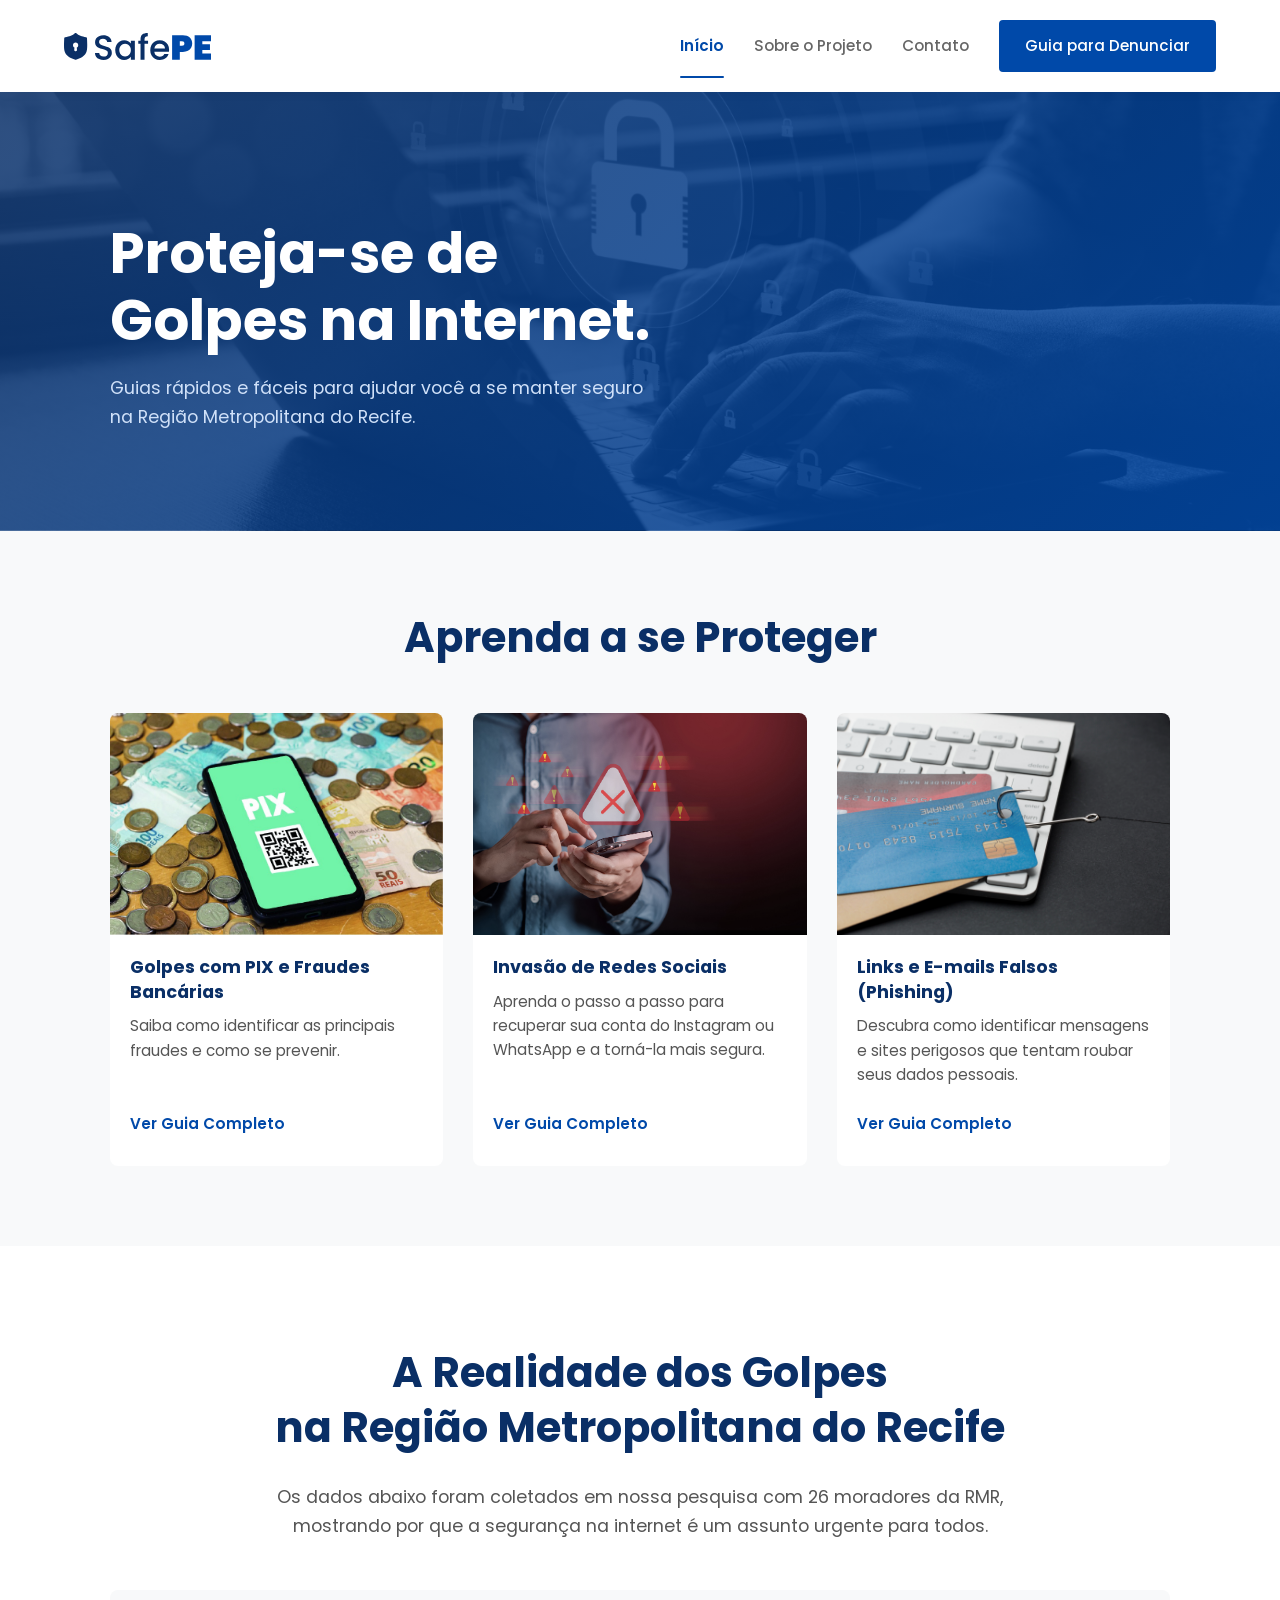
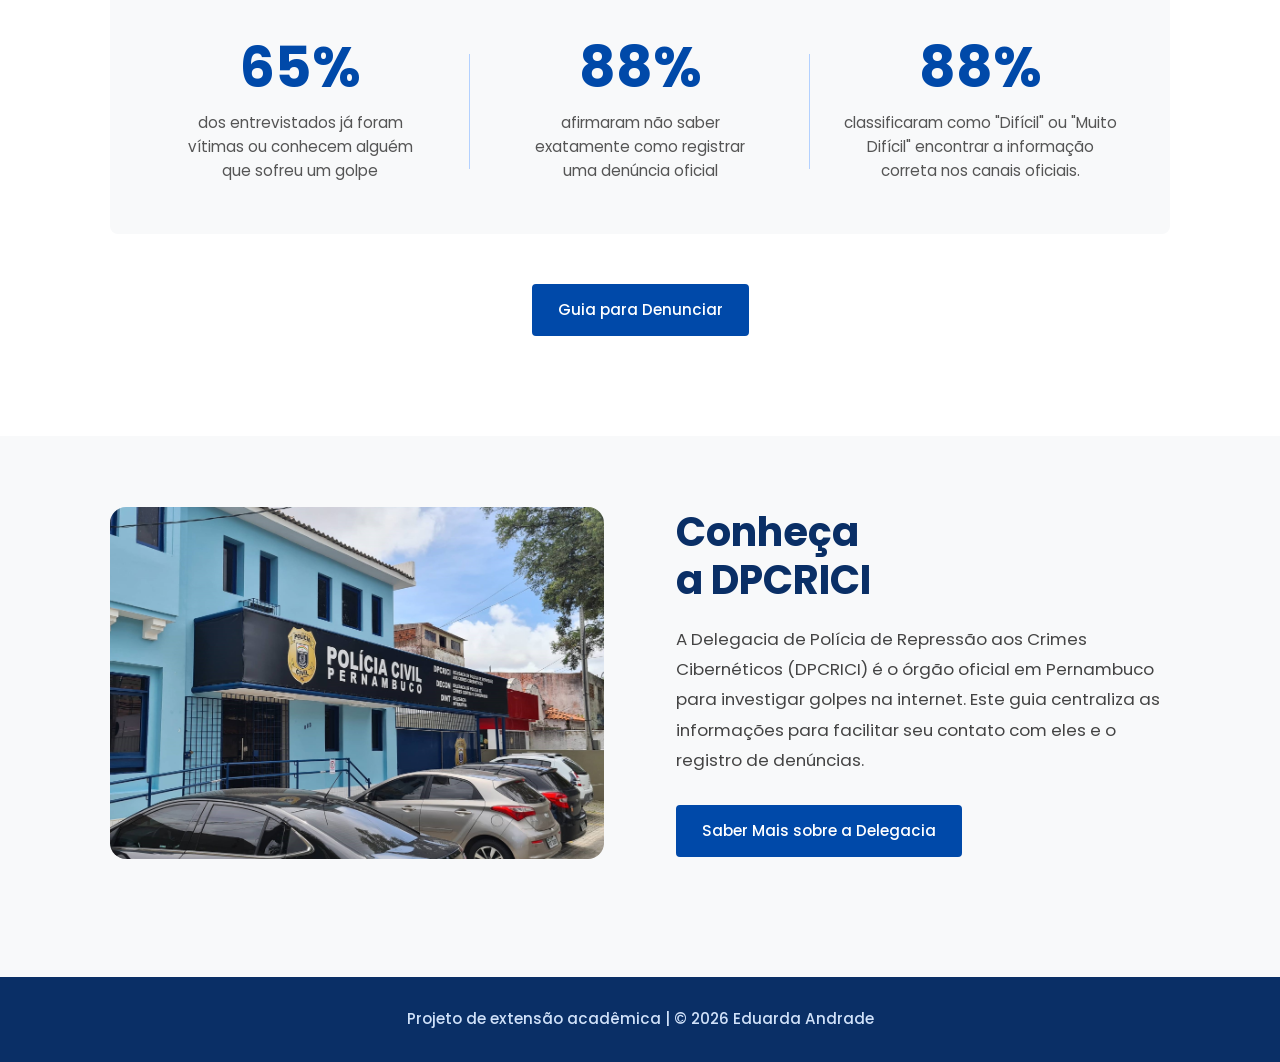
==== index.html @ 5112b229 "Add files via upload" ====
<!DOCTYPE html>
<html lang="pt-BR">
<head>
    <meta charset="UTF-8">
    <meta name="viewport" content="width=device-width, initial-scale=1.0">
    <meta name="description" content="SafePE | Proteja-se de golpes na internet na Região Metropolitana do Recife. Aprenda a evitar fraudes com PIX, redes sociais e phishing.">
    <title>SafePE | Proteja-se de Golpes na Internet</title>
    <link rel="icon" type="image/svg+xml" href="img/icone.svg">
    <link href="https://fonts.googleapis.com/css2?family=Poppins:wght@400;500;600;700&display=swap" rel="stylesheet">
    <link rel="stylesheet" href="css/style.css">
</head>
<body>

    <!-- CABEÇALHO -->
    <header class="header">
        <div class="logo">
            <a href="index.html" class="logo-site">
                <img src="img/logo.svg" alt="Logo SafePE" class="imagem-logo">
            </a>
        </div>
        
        <button id="menu-btn" class="menu-btn">
            <svg xmlns="http://www.w3.org/2000/svg" width="24" height="24" viewBox="0 0 24 24" fill="none" stroke="currentColor" stroke-width="2" stroke-linecap="round" stroke-linejoin="round" class="lucide lucide-menu">
                <path d="M4 5h16"/>
                <path d="M4 12h16"/>
                <path d="M4 19h16"/>
            </svg>
            Menu
        </button>

        <nav id="nav-menu" class="nav-menu">
            <button id="close-btn" class="close-btn">✕ Fechar</button>
            <ul>
                <li><a href="index.html" class="active-link">Início</a></li>
                <li><a href="html/sobre.html#sobre">Sobre o Projeto</a></li>
                <li><a href="html/sobre.html#contato">Contato</a></li>
                <li><a href="html/denuncia.html" class="btn-primary">Guia para Denunciar</a></li>
                <div class="nav-indicator"></div>
            </ul>
        </nav>
    </header>

    <!-- HERO: TÍTULO DO GUIA -->
    <section class="hero">
        <div class="container">
            <h1>Proteja-se de<br>Golpes na Internet.</h1>
            <p>Guias rápidos e fáceis para ajudar você a se manter seguro<br class="desktop-break"> na Região Metropolitana do Recife.</p>
        </div>
    </section>

    <!-- SEÇÃO 1: GUIAS -->
    <section class="guias bg-gray">
        <div class="container">
            <h2>Aprenda a se Proteger</h2>
            <div class="cards-grid">
                <div class="card card-clicavel" data-link="html/guia-pix.html">
                    <div class="img-filtro">
                        <img src="img/img_pix1.png" loading="lazy">
                    </div>
                    <h3>Golpes com PIX e Fraudes Bancárias</h3>
                    <p>Saiba como identificar as principais fraudes e como se prevenir.</p>
                    <a href="html/guia-pix.html" class="link-guia">Ver Guia Completo</a>
                </div>
                <div class="card card-clicavel" data-link="html/guia-redes.html">
                    <div class="img-filtro">
                        <img src="img/img_rede1.jpg" loading="lazy">
                    </div>
                    <h3>Invasão de Redes Sociais</h3>
                    <p>Aprenda o passo a passo para recuperar sua conta do Instagram ou WhatsApp e a torná-la mais segura.</p>
                    <a href="html/guia-redes.html" class="link-guia">Ver Guia Completo</a>
                </div>
                <div class="card card-clicavel" data-link="html/guia-phishing.html">
                    <div class="img-filtro">
                        <img src="img/img_phishing1.jpg" loading="lazy">
                    </div>
                    <h3>Links e E-mails Falsos (Phishing)</h3>
                    <p>Descubra como identificar mensagens e sites perigosos que tentam roubar seus dados pessoais.</p>
                    <a href="html/guia-phishing.html" class="link-guia">Ver Guia Completo</a>
                </div>
            </div>
        </div>
    </section>

    <!-- SEÇÃO 2: ESTATÍSTICAS -->
    <section class="estatisticas">
        <div class="container">
            <h2>A Realidade dos Golpes<br>na Região Metropolitana do Recife</h2>
            <p class="subtitle">Os dados abaixo foram coletados em nossa pesquisa com 26 moradores da RMR,<br class="desktop-break"> mostrando por que a segurança na internet é um assunto urgente para todos.</p>
            
            <div class="stats-box">
                <div class="stat-item">
                    <span class="numero">65%</span>
                    <p>dos entrevistados já foram<br>vítimas ou conhecem alguém<br>que sofreu um golpe</p>
                </div>
                <div class="stat-item">
                    <span class="numero">88%</span>
                    <p>afirmaram não saber<br>exatamente como registrar<br>uma denúncia oficial</p>
                </div>
                <div class="stat-item">
                    <span class="numero">88%</span>
                    <p>classificaram como "Difícil" ou "Muito<br>Difícil" encontrar a informação<br>correta nos canais oficiais.</p>
                </div>
            </div>
            
            <div class="mt-50 text-center">
                <a href="html/denuncia.html" class="btn-primary">Guia para Denunciar</a>
            </div>
        </div>
    </section>

    <!-- SEÇÃO 3: DELEGAGIA -->
    <section class="delegacia bg-gray" id="delegacia">
        <div class="container delegacia-flex">
            <div class="delegacia-img">
                <img src="img/img_DPCRICI1.jpg" alt="Foto da fachada da Delegacia DPCRICI" loading="lazy">
            </div>
            <div class="delegacia-texto">
                <h2>Conheça<br>a DPCRICI</h2>
                <p>A Delegacia de Polícia de Repressão aos Crimes Cibernéticos (DPCRICI) é o órgão oficial em Pernambuco para investigar golpes na internet. Este guia centraliza as informações para facilitar seu contato com eles e o registro de denúncias.</p>
                <a href="html/dpcrici.html" class="btn-dark">Saber Mais sobre a Delegacia</a>
            </div>
        </div>
    </section>

    <!-- RODAPÉ -->
    <footer>
        <p>Projeto de extensão acadêmica <span class="divisor-rodape">|</span> <br class="mobile-break"> © 2026 Eduarda Andrade</p>
    </footer>

    <script src="js/script.js"></script>
</body>
</html>
---- css/style.css ----
/* ========================================================
   1. CORES E VARIÁVEIS PRINCIPAIS
======================================================== */
:root {
  --azul-claro: #1e81ff;
  --azul-padrao: #0049a9;
  --azul-escuro: #0a2f66;
  
  --color-text: #444444;
  --color-text-light: #555555;
  --color-text-muted: #666666;
  --color-bg-gray: #F8F9FA;
  --color-white: #FFFFFF;
  --color-border: #E0E0E0;
  --color-border-light: #B3D1FF; 

  --hero-bg-gradient: linear-gradient(135deg, var(--azul-escuro) 0%, var(--azul-padrao) 100%);
  --hero-text: var(--color-white);
  --hero-text-muted: #D0E1F9;
  
  --menu-active: var(--azul-padrao);
  --btn-bg: var(--azul-padrao);
  --btn-hover: var(--azul-escuro);
  --card-link: var(--azul-padrao);
  --card-link-hover: var(--azul-claro);
  
  --destaque-cor: var(--azul-padrao);
  --color-bold: var(--azul-padrao); 
  --aviso-borda: var(--azul-padrao);
  --aviso-icone: var(--azul-padrao);
  --aviso-texto: var(--azul-escuro);
  --outline-color: var(--azul-escuro);
  
  --footer-bg: var(--azul-escuro);
  --footer-text: #D0E1F9;

  --bg-overlay-map: rgba(255, 255, 255, 0.5);
  --shadow-header: 0 0.125rem 0.625rem rgba(0, 0, 0, 0.05);
  --shadow-card-hover: 0 0.625rem 1.5625rem rgba(0, 0, 0, 0.08);
  --shadow-info-card: 0 0.625rem 1.875rem rgba(0, 0, 0, 0.1);
  --shadow-btn-hover: 0 0.375rem 0.9375rem rgba(0, 0, 0, 0.25);
  --shadow-foto: 0 0.625rem 1.875rem rgba(0, 0, 0, 0.15);
  --shadow-form: 0 0.25rem 0.9375rem rgba(0, 0, 0, 0.02);

  --transition-default: all 0.3s ease;
}

/* ========================================================
   2. CONFIGURAÇÕES BÁSICAS DO SITE
======================================================== */
html { 
  scroll-padding-top: 6.25rem; 
  scroll-behavior: smooth;
}

* {
  margin: 0;
  padding: 0;
  box-sizing: border-box;
  font-family: 'Poppins', sans-serif;
}

*:focus-visible {
  outline: 0.125rem dashed var(--destaque-cor);
  outline-offset: 0.25rem;
}

body {
  background-color: var(--color-white);
  color: var(--color-text);
  font-size: 1rem;
  line-height: 1.6;
  animation: fadeIn 0.4s ease-in-out;
}

@keyframes fadeIn {
  from { 
    opacity: 0; 
    transform: translateY(0.375rem); 
  }
  to { 
    opacity: 1; 
    transform: translateY(0); 
  }
}

.container { 
  max-width: 68.75rem; 
  margin: 0 auto; 
  padding: 0 1.25rem; 
}

.bg-gray { 
  background-color: var(--color-bg-gray); 
}

.bg-white { 
  background-color: var(--color-white); 
}

.text-center { 
  text-align: center; 
}

.mobile-break { 
  display: none; 
}

/* ========================================================
   3. ESPAÇAMENTOS REUTILIZÁVEIS
======================================================== */
.pt-0 { padding-top: 0 !important; }
.mt-25 { margin-top: 1.5625rem; }
.mt-30 { margin-top: 1.875rem; }
.mt-50 { margin-top: 3.125rem; }
.mb-10 { margin-bottom: 0.625rem; }
.mb-40 { margin-bottom: 2.5rem; }
.mb-50 { margin-bottom: 3.125rem; }

.secao-padrao { 
  padding: 6.25rem 0; 
}

.secao-aviso { 
  padding: 5rem 0; 
}

.secao-padrao .sobre-texto { 
  margin-bottom: 2.5rem !important; 
}

.subtitle-largo { 
  max-width: 50rem; 
  margin: 0 auto 2.5rem auto; 
}

.texto-centralizado {
  max-width: 43.75rem;
  margin: 0 auto 2.5rem auto;
  text-align: center;
}

.texto-centralizado p {
  font-size: 1.05rem;
  color: var(--color-text);
  line-height: 1.8;
}

/* ========================================================
   4. TEXTOS E TÍTULOS
======================================================== */
strong, b {
  color: var(--color-bold);
  font-weight: 700;
}

.titulo-padrao, 
.guias h2, 
.passos h2, 
.estatisticas h2 {
  font-size: 2.6rem;
  color: var(--outline-color);
  font-weight: 700;
  text-align: center;
  line-height: 1.3;
}

.titulo-padrao { 
  margin-bottom: 2rem; 
}

.guias h2 { 
  margin-bottom: 3rem; 
}

.estatisticas h2, 
.passos h2 { 
  margin-bottom: 1.8rem; 
}

.sobre-texto, 
.delegacia-texto p { 
  font-size: 1.05rem; 
  color: var(--color-text); 
  line-height: 1.8; 
}

.card p, 
.info-card p, 
.dica-item p, 
.stat-item p, 
.check-body p { 
  font-size: 0.95rem; 
  color: var(--color-text-light); 
  line-height: 1.6; 
}

.passos .subtitle {
  font-size: 1.05rem;
  color: var(--color-text-light);
  line-height: 1.6;
  margin-top: 0.8rem;
  margin-bottom: 2.5rem;
}

/* ========================================================
   5. MENU DE NAVEGAÇÃO
======================================================== */
.header {
  background-color: var(--color-white);
  display: flex;
  justify-content: space-between;
  align-items: center;
  padding: 1.25rem 5%;
  position: fixed;
  top: 0; 
  left: 0; 
  width: 100%;
  z-index: 1000;
  box-shadow: var(--shadow-header);
}

.nav-menu ul { 
  list-style: none; 
  display: flex; 
  align-items: center; 
  gap: 1.875rem; 
  position: relative; 
}

.nav-menu ul li a:not(.btn-primary):not(.btn-outline) {
  text-decoration: none;
  color: var(--color-text-muted);
  font-weight: 500;
  font-size: 0.95rem;
  padding: 0.3125rem 0;
  transition: var(--transition-default);
}

.nav-menu ul li a:not(.btn-primary):not(.btn-outline):hover { 
  color: var(--menu-active); 
}

.nav-menu a.active-link { 
  color: var(--menu-active) !important; 
  font-weight: 600 !important; 
}

.nav-indicator {
  position: absolute;
  bottom: -0.375rem;
  height: 0.125rem;
  background-color: var(--menu-active);
  border-radius: 0.125rem;
  transition: all 0.3s cubic-bezier(0.4, 0, 0.2, 1);
  pointer-events: none;
}

.close-btn, 
.menu-btn {
  display: none; 
  background: none; 
  border: none; 
  font-size: 1.1rem; 
  cursor: pointer;
  font-weight: 600; 
  color: var(--menu-active); 
  align-items: center; 
  gap: 0.5rem;
}

.logo-site { 
  display: flex; 
  align-items: center; 
  text-decoration: none; 
}

.imagem-logo { 
  height: 1.70rem; 
  width: auto; 
  display: block; 
}

/* ========================================================
   6. BOTÕES E LINKS
======================================================== */
.btn-primary, 
.btn-dark, 
.btn-outline {
  font-size: 0.95rem; 
  border-radius: 0.25rem; 
  font-weight: 500; 
  text-decoration: none; 
  display: inline-block; 
  cursor: pointer; 
  transition: var(--transition-default) !important;
}

.btn-primary, 
.btn-dark { 
  background-color: var(--btn-bg); 
  color: var(--color-white) !important; 
  padding: 0.75rem 1.5rem !important; 
  border: 0.125rem solid var(--btn-bg); 
}

.btn-primary:hover, 
.btn-dark:hover { 
  background-color: var(--btn-hover); 
  border-color: var(--btn-hover); 
  transform: translateY(-0.1875rem); 
  box-shadow: var(--shadow-btn-hover); 
}

.link-destaque { 
  color: var(--card-link); 
  text-decoration: underline; 
}

.btn-full { 
  width: 100%; 
  text-align: center; 
  display: block; 
  border: none; 
}

.link-guia { 
  display: inline-block; 
  margin: 0 1.25rem; 
  color: var(--card-link); 
  font-size: 0.95rem; 
  font-weight: 600; 
  text-decoration: none; 
  align-self: flex-start; 
  transition: var(--transition-default); 
}

.link-guia:hover { 
  color: var(--card-link-hover); 
}

/* ========================================================
   7. SEÇÕES PRINCIPAIS E HEROS
======================================================== */
.hero, 
.hero-denuncia, 
.hero-dpcrici, 
.hero-guia-pix, 
.hero-guia-redes, 
.hero-guia-phishing { 
  background-size: cover; 
  background-position: center; 
  background-repeat: no-repeat;
  padding: 13.75rem 0 6.25rem 0; 
  background-color: #808080; 
  background-blend-mode: normal, luminosity; 
}

.hero h1, 
.hero-denuncia h1, 
.hero-dpcrici h1, 
.hero-guia-pix h1, 
.hero-guia-redes h1, 
.hero-guia-phishing h1 { 
  font-size: 3.5rem; 
  color: var(--hero-text); 
  margin-bottom: 1.25rem; 
  line-height: 1.2; 
  font-weight: 700; 
}

.hero p, 
.subtitle, 
.hero-denuncia p, 
.hero-dpcrici p, 
.hero-guia-pix p, 
.hero-guia-redes p, 
.hero-guia-phishing p {
  font-size: 1.1rem; 
  color: var(--hero-text-muted); 
  line-height: 1.6; 
}

.subtitle { 
  color: var(--color-text-light); 
}

.hero { 
  background-image: linear-gradient(135deg, rgba(10, 47, 102, 0.85) 0%, rgba(0, 73, 169, 0.85) 100%), url('../img/fundo-index.jpg'); 
}

.hero-guia-pix { 
  background-image: linear-gradient(135deg, rgba(10, 47, 102, 0.85) 0%, rgba(0, 73, 169, 0.85) 100%), url('../img/fundo-pix.jpg'); 
}

.hero-guia-redes { 
  background-image: linear-gradient(135deg, rgba(10, 47, 102, 0.85) 0%, rgba(0, 73, 169, 0.85) 100%), url('../img/fundo-redes.png'); 
}

.hero-guia-phishing { 
  background-image: linear-gradient(135deg, rgba(10, 47, 102, 0.85) 0%, rgba(0, 73, 169, 0.85) 100%), url('../img/fundo-phishing.png'); 
}

.hero-denuncia { 
  background-image: linear-gradient(135deg, rgba(10, 47, 102, 0.85) 0%, rgba(0, 73, 169, 0.85) 100%), url('../img/fundo-denuncia.jpg'); 
}

.hero-dpcrici { 
  background-image: linear-gradient(135deg, rgba(10, 47, 102, 0.85) 0%, rgba(0, 73, 169, 0.85) 100%), url('../img/fundo-dpcrici.jpg'); 
}

.hero-sobre { 
  background: var(--color-white); 
  padding: 11.25rem 0 5rem 0; 
}

.hero-sobre h1 { 
  color: var(--outline-color) !important; 
}

.hero-sobre p { 
  color: var(--color-text-light) !important; 
}

.contato { 
  padding: 3.125rem 0 6.25rem 0; 
}

.dpcrici-intro { 
  padding: 6.25rem 0; 
}

.guias { 
  padding: 5rem 0; 
}

.passos { 
  padding: 7rem 0; 
}

.estatisticas { 
  padding: 6.25rem 0; 
  text-align: center; 
}

.passos .subtitle, 
.estatisticas .subtitle, 
.contato .subtitle { 
  margin-bottom: 3.125rem; 
}

/* ========================================================
   8. CARDS E DICAS
======================================================== */
.cards-grid, 
.dicas-grid { 
  display: grid; 
  grid-template-columns: repeat(3, 1fr); 
  gap: 1.875rem; 
}

.card, 
.dica-item-img {
  background: var(--color-white); 
  border-radius: 0.5rem; 
  overflow: hidden;
  transition: transform 0.3s ease, box-shadow 0.3s ease; 
  display: flex; 
  flex-direction: column; 
  height: 100%;
}

.card { 
  padding-bottom: 1.875rem; 
}

.card:hover, 
.dica-item-img:hover { 
  transform: translateY(-0.3125rem); 
  box-shadow: var(--shadow-card-hover); 
}

.card-clicavel { 
  cursor: pointer; 
}

.card img, 
.dica-item-img img { 
  width: 100%; 
  display: block; 
  margin-bottom: 1.25rem; 
}

.dica-item-img img { 
  height: 12.5rem; 
  object-fit: cover; 
  margin-bottom: 1.5625rem; 
}

.card h3, 
.dica-item-img h4 { 
  color: var(--outline-color); 
  margin-bottom: 0.9375rem; 
  line-height: 1.4; 
}

.card h3 { 
  font-size: 1.1rem; 
  padding: 0 1.25rem; 
  margin-bottom: 0.625rem; 
}

.dica-item-img h4 { 
  font-size: 1.15rem; 
  padding: 0 1.5625rem; 
}

.card p, 
.dica-item-img p { 
  flex-grow: 1; 
}

.card p { 
  margin-bottom: 1.5625rem; 
  padding: 0 1.25rem; 
}

.dica-item-img p { 
  margin-bottom: 0; 
  padding: 0 1.6875rem; 
  line-height: 1.5; 
}

.img-filtro { 
  position: relative; 
  display: block; 
  overflow: hidden; 
}

.card .img-filtro { 
  margin-bottom: 1.25rem; 
}

.dica-item-img .img-filtro { 
  margin-bottom: 1.5625rem; 
}

.img-filtro img {
  margin-bottom: 0 !important; 
  display: block; 
  width: 100%; 
  filter: grayscale(25%);
  transition: var(--transition-default); 
}

.img-filtro::after {
  content: ''; 
  position: absolute; 
  top: 0; 
  left: 0; 
  width: 100%; 
  height: 100%;
  background: linear-gradient(135deg, var(--azul-padrao) 0%, var(--azul-claro) 100%);
  opacity: 0; 
  pointer-events: none; 
  transition: var(--transition-default);
}

.cards-grid:hover .card .img-filtro img, 
.dicas-grid:hover .dica-item-img .img-filtro img { 
  filter: grayscale(100%); 
}

.cards-grid:hover .card .img-filtro::after, 
.dicas-grid:hover .dica-item-img .img-filtro::after { 
  opacity: 0.7; 
}

.cards-grid .card:hover .img-filtro img, 
.dicas-grid .dica-item-img:hover .img-filtro img { 
  filter: grayscale(0%); 
}

.cards-grid .card:hover .img-filtro::after, 
.dicas-grid .dica-item-img:hover .img-filtro::after { 
  opacity: 0; 
}

img {
  -webkit-user-drag: none;
  -webkit-touch-callout: none;
  user-select: none;
}

/* ========================================================
   9. ESTATÍSTICAS
======================================================== */
.stats-box { 
  display: grid; 
  grid-template-columns: repeat(3, 1fr); 
  background-color: var(--color-bg-gray); 
  border-radius: 0.5rem; 
  padding: 3.125rem 1.25rem; 
}

.stat-item { 
  position: relative; 
  padding: 0 1.25rem; 
}

.stat-item:not(:last-child)::after { 
  content: ''; 
  position: absolute; 
  right: 0; 
  top: 10%; 
  height: 80%; 
  width: 0.0625rem; 
  background-color: var(--color-border-light); 
}

.numero { 
  display: block; 
  font-size: 3.5rem; 
  font-weight: 700; 
  color: var(--destaque-cor); 
  line-height: 1; 
  margin-bottom: 0.9375rem; 
}

/* ========================================================
   10. SESSÃO DELEGACIA
======================================================== */
section.delegacia { 
  padding-top: 3rem; 
  padding-bottom: 6rem; 
}

.delegacia-flex { 
  display: flex; 
  align-items: center; 
  gap: 4.5rem; 
}

.delegacia-img { 
  flex: 1; 
  border-radius: 1rem; 
  overflow: hidden; 
  width: calc(100% - 2.5rem); 
  max-width: 100%; 
  margin: 0 auto; 
  height: 22rem; 
}

.delegacia-img img { 
  width: 100%; 
  height: 100%; 
  display: block; 
  object-fit: cover; 
}

.delegacia-texto { 
  flex: 1; 
  padding: 1.5rem 0; 
}

.delegacia-texto h2 { 
  font-size: 2.5rem; 
  color: var(--outline-color); 
  line-height: 1.2; 
  margin-bottom: 1.25rem; 
}

.delegacia-texto p { 
  margin-bottom: 1.875rem; 
}

/* ========================================================
   11. CHECKLIST E AVISOS
======================================================== */
.checklist-box { 
  max-width: 50rem; 
  margin: 2.5rem auto 0 auto; 
  background-color: var(--color-white); 
  border: 0.0625rem solid var(--outline-color); 
  border-radius: 0.5rem; 
  padding: 2.5rem; 
}

.checklist-item { 
  margin-bottom: 1.5625rem; 
  padding-bottom: 1.5625rem; 
  border-bottom: 0.09375rem solid var(--outline-color); 
  transition: opacity 0.3s ease; 
}

.checklist-item:last-child { 
  margin-bottom: 0; 
  padding-bottom: 0; 
  border-bottom: none; 
}

.check-header { 
  display: flex; 
  justify-content: space-between; 
  align-items: center; 
}

.check-title { 
  display: flex; 
  align-items: center; 
  gap: 0.9375rem; 
}

.check-title h3 { 
  font-size: 1.15rem; 
  color: var(--outline-color); 
  font-weight: 600; 
}

.check-body { 
  margin-top: 0.5rem; 
  padding-left: 2.4375rem; 
}

.checklist-item svg, 
.info-card svg { 
  color: var(--outline-color); 
  width: 1.5rem; 
  height: 1.5rem; 
}

.warning-box {
  max-width: 50rem; 
  margin: 0 auto 1.3rem auto; 
  background-color: var(--color-white);
  border: 0.09375rem solid var(--aviso-borda); 
  border-left: 0.75rem solid var(--aviso-borda);
  padding: 1.5625rem 1.875rem; 
  display: flex; 
  align-items: center; 
  gap: 1.25rem; 
  text-align: left;
}

.warning-box p { 
  font-size: 1.05rem; 
  font-weight: 500; 
  color: var(--aviso-texto); 
  margin: 0; 
}

.warning-box svg { 
  flex-shrink: 0; 
  width: 2.2rem; 
  height: 2.2rem; 
  color: var(--aviso-icone); 
}

.warning-contato { 
  max-width: 100%; 
  margin-bottom: 1.875rem; 
}

/* ========================================================
   12. PÁGINA SOBRE E FORMULÁRIO
======================================================== */
.sobre-texto { 
  max-width: 43.75rem; 
  margin: 0 auto; 
  text-align: left; 
}

.sobre-texto p { 
  margin-bottom: 1.5625rem; 
}

.contato-container { 
  max-width: 43.75rem; 
  margin: 0 auto; 
}

.form-contato { 
  background-color: var(--color-white); 
  padding: 2.5rem; 
  border-radius: 0.5rem; 
  border: 0.09375rem solid var(--color-border-light); 
  box-shadow: var(--shadow-form); 
}

.form-group { 
  margin-bottom: 1.5625rem; 
}

.form-group label { 
  display: block; 
  font-size: 0.95rem; 
  font-weight: 600; 
  color: var(--outline-color); 
  margin-bottom: 0.5rem; 
}

.form-group input, 
.form-group textarea { 
  width: 100%; 
  padding: 0.875rem 0.9375rem; 
  font-size: 1rem; 
  color: var(--color-text); 
  background-color: var(--color-bg-gray); 
  border: 0.09375rem solid var(--color-border-light); 
  border-radius: 0.25rem; 
  transition: var(--transition-default); 
}

.form-group input:focus, 
.form-group textarea:focus { 
  outline: none; 
  border-color: var(--destaque-cor); 
  background-color: var(--color-white); 
}

/* ========================================================
   13. PÁGINA DPCRICI, MAPAS E DICAS
======================================================== */
.dpcrici-intro .sobre-texto { 
  text-align: center; 
}

.map-bg-section { 
  position: relative; 
  padding: 6.25rem 0; 
  overflow: hidden; 
}

.map-bg { 
  position: absolute; 
  top: 0; 
  left: 0; 
  width: 100%; 
  height: 100%; 
  z-index: 1; 
}

.map-bg iframe { 
  width: 100%; 
  height: 100%; 
  display: block; 
  border: none; 
  pointer-events: none; 
}

.map-overlay { 
  position: absolute; 
  top: 0; 
  left: 0; 
  width: 100%; 
  height: 100%; 
  background-color: var(--bg-overlay-map); 
  pointer-events: none; 
}

.relative-content { 
  position: relative; 
  z-index: 2; 
}

.localizacao-flex { 
  display: flex; 
  gap: 1.5rem; 
  align-items: stretch; 
}

.localizacao-flex .info-card { 
  flex: 1; 
  background-color: var(--color-white); 
  padding: 2.5rem; 
  border-radius: 0.5rem; 
  border: 0.09375rem solid var(--color-border); 
  box-shadow: var(--shadow-info-card); 
}

.info-card h3 { 
  font-size: 1.25rem; 
  color: var(--outline-color); 
  margin-bottom: 1.5625rem; 
  display: flex; 
  align-items: center; 
  gap: 0.75rem; 
}

.info-card p { 
  margin-bottom: 0.9375rem; 
}

.info-card p:last-of-type { 
  margin-bottom: 0; 
}

.delegacia-foto { 
  flex: 1.5; 
  border-radius: 0.5rem; 
  overflow: hidden; 
  border: 0.09375rem solid var(--color-border); 
  box-shadow: var(--shadow-foto); 
  display: flex; 
}

.delegacia-foto img { 
  width: 100%; 
  height: 100%; 
  object-fit: cover; 
  display: block; 
}

.dpcrici-dicas { 
  padding: 6.25rem 0; 
  background-color: var(--color-white); 
}

.dica-item { 
  padding: 2.5rem 1.875rem; 
  border-radius: 0.5rem; 
  text-align: center; 
  border: 0.09375rem solid var(--color-border); 
  transition: transform 0.3s ease; 
}

.dica-item:hover { 
  transform: translateY(-0.3125rem); 
}

.dica-numero { 
  display: inline-flex; 
  align-items: center; 
  justify-content: center; 
  width: 3.125rem; 
  height: 3.125rem; 
  background-color: var(--destaque-cor); 
  color: var(--color-white); 
  font-size: 1.5rem; 
  font-weight: 700; 
  border-radius: 50%; 
  margin-bottom: 1.25rem; 
}

.dica-item h4 { 
  font-size: 1.1rem; 
  color: var(--outline-color); 
  margin-bottom: 0.9375rem; 
}

.dica-item-img { 
  border: 0.09375rem solid var(--color-border); 
  padding-bottom: 2.1875rem; 
}

/* ========================================================
   14. RODAPÉ
======================================================== */
footer { 
  background-color: var(--footer-bg); 
  text-align: center; 
  padding: 1.875rem 1.25rem; 
  font-size: 0.95rem; 
  color: var(--footer-text); 
  font-weight: 500; 
}

/* ========================================================
   15. RESPONSIVIDADE (Telas de Celular)
======================================================== */
@media (max-width: 900px) {
  .imagem-logo { 
    height: 1.2rem; 
  }

  .menu-btn, 
  .close-btn { 
    display: flex; 
  }

  .nav-indicator { 
    display: none !important; 
  }
  
  .nav-menu { 
    display: flex; 
    flex-direction: column; 
    justify-content: center; 
    align-items: center; 
    position: fixed; 
    top: 0; 
    left: 0; 
    width: 100%; 
    height: 100vh; 
    background-color: var(--color-white); 
    z-index: 9999; 
    opacity: 0; 
    visibility: hidden; 
    transform: translateY(-1.25rem); 
    transition: opacity 0.4s ease, transform 0.4s ease, visibility 0.4s ease; 
  }

  .nav-menu.active { 
    opacity: 1; 
    visibility: visible; 
    transform: translateY(0); 
  }
  
  .close-btn { 
    position: absolute; 
    top: 1.25rem; 
    right: 5%; 
    margin: 0; 
    display: flex; 
    align-items: center; 
    background: none; 
    border: none; 
    padding: 0; 
  }

  .nav-menu ul { 
    flex-direction: column; 
    gap: 0; 
    text-align: center; 
    width: 100%; 
    padding: 0; 
  }

  .nav-menu ul li { 
    width: 100%; 
    border-bottom: 1px solid var(--color-border); 
    padding: 1.2rem 0; 
  }

  .nav-menu ul li:nth-child(3), 
  .nav-menu ul li:nth-child(4) { 
    border-bottom: none !important; 
  }

  .nav-menu ul li a:not(.btn-primary):not(.btn-outline) { 
    font-size: 1.15rem; 
  }

  .nav-menu ul li:last-child { 
    border-bottom: none; 
  }

  .hero, 
  .hero-denuncia, 
  .hero-dpcrici, 
  .hero-guia-pix, 
  .hero-guia-redes, 
  .hero-guia-phishing { 
    padding: 10.625rem 0 5rem 0; 
  }

  .hero-sobre { 
    padding: 8.75rem 0 3.75rem 0; 
  }

  .contato { 
    padding: 2.5rem 0 5rem 0; 
  }

  .map-bg-section, 
  .secao-aviso { 
    padding: 3.75rem 0; 
  }

  .dpcrici-intro, 
  .secao-padrao { 
    padding: 5rem 0; 
  }
  
  .hero h1, 
  .hero-denuncia h1, 
  .hero-dpcrici h1, 
  .hero-guia-pix h1, 
  .hero-guia-redes h1, 
  .hero-guia-phishing h1 { 
    font-size: 2.2rem; 
    letter-spacing: -0.03125rem; 
  }

  .titulo-padrao, 
  .guias h2, 
  .estatisticas h2, 
  .passos h2, 
  .delegacia-texto h2 { 
    font-size: 1.8rem; 
    margin-bottom: 1.875rem; 
  }

  .delegacia-texto h2 { 
    font-size: 2.2rem; 
  }

  .card h3 { 
    font-size: 1.25rem; 
  }

  .hero p, 
  .subtitle, 
  .sobre-texto, 
  .delegacia-texto p, 
  .hero-denuncia p, 
  .hero-dpcrici p, 
  .hero-guia-pix p, 
  .hero-guia-redes p, 
  .hero-guia-phishing p { 
    font-size: 1rem; 
  }
  
  .desktop-break, 
  .divisor-rodape { 
    display: none; 
  }

  .mobile-break { 
    display: block; 
  }

  .cards-grid, 
  .stats-box, 
  .dicas-grid { 
    grid-template-columns: 1fr; 
  }

  .cards-grid, 
  .dicas-grid, 
  .localizacao-flex { 
    gap: 1.25rem; 
  }

  .delegacia-flex, 
  .localizacao-flex { 
    flex-direction: column; 
  }
  
  .stats-box { 
    padding: 2.5rem 1.25rem; 
  }

  .stat-item { 
    padding: 1.875rem 0; 
  }

  .stat-item:not(:last-child)::after { 
    top: auto; 
    bottom: 0; 
    left: 50%; 
    transform: translateX(-50%); 
    height: 0.0625rem; 
    width: 3.125rem; 
    background-color: var(--color-border-light); 
  }
  
  .delegacia-flex { 
    gap: 1.5rem; 
  }

  .delegacia-texto { 
    padding: 1.5rem 1.25rem; 
    text-align: center; 
    gap: 0; 
  }

  .form-contato { 
    padding: 1.5625rem 1.25rem; 
  }

  .delegacia-foto { 
    width: 100%; 
    max-width: 100%; 
    height: 20rem; 
    margin-top: 1rem; 
  }

  .warning-box { 
    padding: 1.25rem; 
    gap: 0.9375rem; 
  }

  .warning-box p { 
    font-size: 0.95rem; 
  }
}
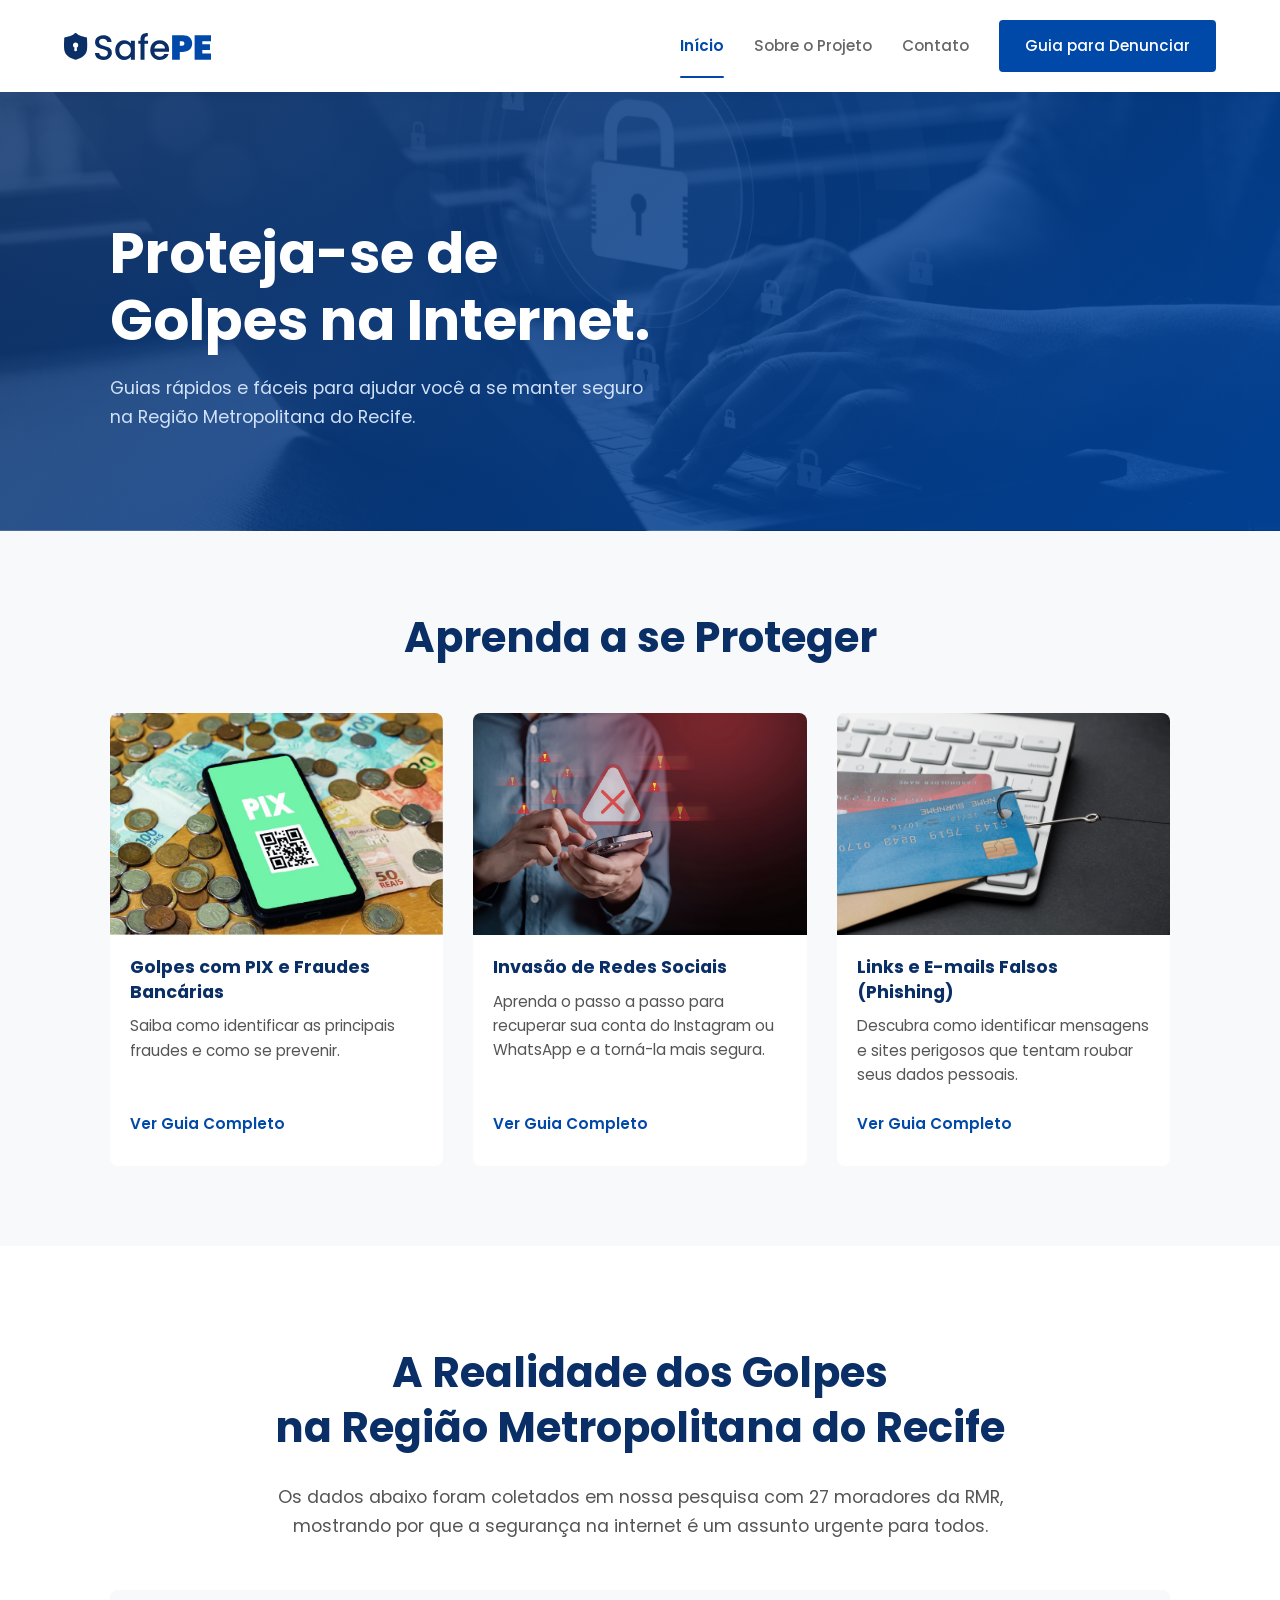
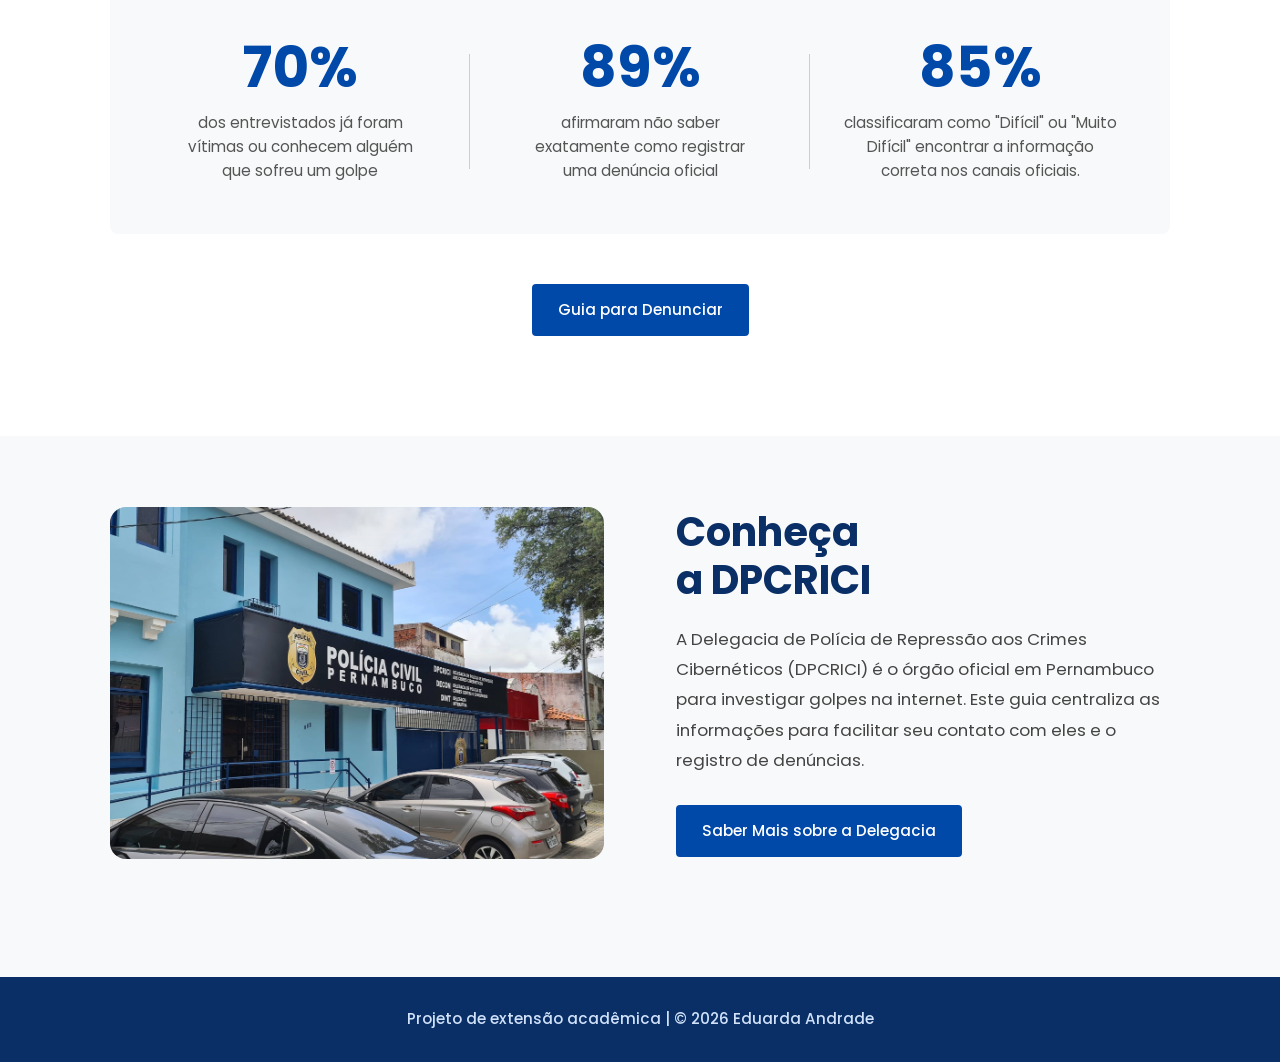
==== commit d4694307: "Update index.html" ====
--- a/index.html
+++ b/index.html
@@ -35,7 +35,7 @@
                 <li><a href="html/sobre.html#sobre">Sobre o Projeto</a></li>
                 <li><a href="html/sobre.html#contato">Contato</a></li>
                 <li><a href="html/denuncia.html" class="btn-primary">Guia para Denunciar</a></li>
-                <div class="nav-indicator"></div>
+                <li class="nav-indicator" aria-hidden="true"></li>
             </ul>
         </nav>
     </header>
@@ -55,7 +55,7 @@
             <div class="cards-grid">
                 <div class="card card-clicavel" data-link="html/guia-pix.html">
                     <div class="img-filtro">
-                        <img src="img/img_pix1.png" loading="lazy">
+                        <img src="img/img_pix1.png" alt="Celular exibindo o logo do PIX e um QR code, sobre notas e moedas de real" loading="lazy">
                     </div>
                     <h3>Golpes com PIX e Fraudes Bancárias</h3>
                     <p>Saiba como identificar as principais fraudes e como se prevenir.</p>
@@ -63,7 +63,7 @@
                 </div>
                 <div class="card card-clicavel" data-link="html/guia-redes.html">
                     <div class="img-filtro">
-                        <img src="img/img_rede1.jpg" loading="lazy">
+                        <img src="img/img_rede1.jpg" alt="Pessoa usando um celular, com ícones de alerta e um aviso de erro ao fundo" loading="lazy">
                     </div>
                     <h3>Invasão de Redes Sociais</h3>
                     <p>Aprenda o passo a passo para recuperar sua conta do Instagram ou WhatsApp e a torná-la mais segura.</p>
@@ -71,7 +71,7 @@
                 </div>
                 <div class="card card-clicavel" data-link="html/guia-phishing.html">
                     <div class="img-filtro">
-                        <img src="img/img_phishing1.jpg" loading="lazy">
+                        <img src="img/img_phishing1.jpg" alt="Cartões de crédito presos em um anzol sobre um teclado, representando o phishing" loading="lazy">
                     </div>
                     <h3>Links e E-mails Falsos (Phishing)</h3>
                     <p>Descubra como identificar mensagens e sites perigosos que tentam roubar seus dados pessoais.</p>
@@ -85,19 +85,19 @@
     <section class="estatisticas">
         <div class="container">
             <h2>A Realidade dos Golpes<br>na Região Metropolitana do Recife</h2>
-            <p class="subtitle">Os dados abaixo foram coletados em nossa pesquisa com 26 moradores da RMR,<br class="desktop-break"> mostrando por que a segurança na internet é um assunto urgente para todos.</p>
+            <p class="subtitle">Os dados abaixo foram coletados em nossa pesquisa com 27 moradores da RMR,<br class="desktop-break"> mostrando por que a segurança na internet é um assunto urgente para todos.</p>
             
             <div class="stats-box">
                 <div class="stat-item">
-                    <span class="numero">65%</span>
+                    <span class="numero">70%</span>
                     <p>dos entrevistados já foram<br>vítimas ou conhecem alguém<br>que sofreu um golpe</p>
                 </div>
                 <div class="stat-item">
-                    <span class="numero">88%</span>
+                    <span class="numero">89%</span>
                     <p>afirmaram não saber<br>exatamente como registrar<br>uma denúncia oficial</p>
                 </div>
                 <div class="stat-item">
-                    <span class="numero">88%</span>
+                    <span class="numero">85%</span>
                     <p>classificaram como "Difícil" ou "Muito<br>Difícil" encontrar a informação<br>correta nos canais oficiais.</p>
                 </div>
             </div>
@@ -129,4 +129,4 @@
 
     <script src="js/script.js"></script>
 </body>
-</html>+</html>
